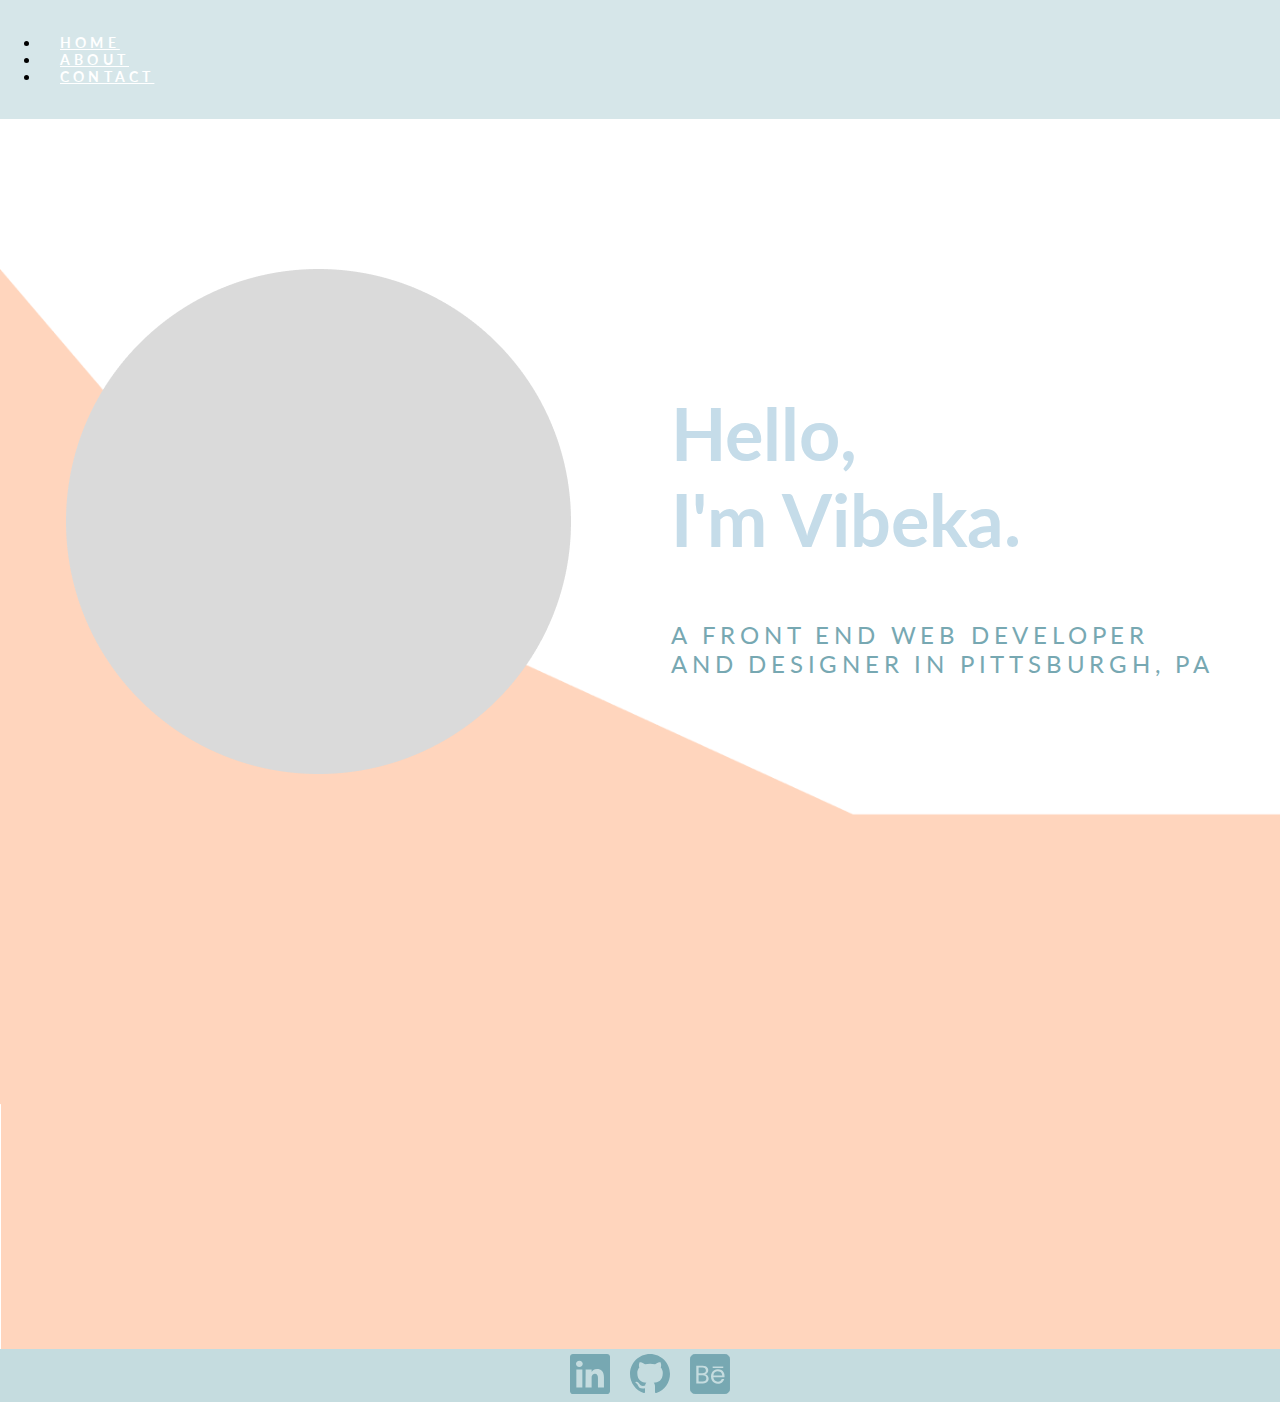
==== index.html @ 07eb7b8d "remove miata photo" ====
<!DOCTYPE html>
<html lang="en">
<head>
    <meta charset="UTF-8">
    <meta name="viewport" content="width=device-width, initial-scale=1.0">
    <!-- Bootstrap CSS-->
    <link href="https://cdn.jsdelivr.net/npm/bootstrap@5.0.0-beta2/dist/css/bootstrap.min.css" rel="stylesheet" integrity="sha384-BmbxuPwQa2lc/FVzBcNJ7UAyJxM6wuqIj61tLrc4wSX0szH/Ev+nYRRuWlolflfl" crossorigin="anonymous">
    <link rel="stylesheet" type="text/css" href="styles.css">
    <title>V. McGyver</title>
</head>
<body>
    <!--Nav-->
    <nav class="navbar navbar-expand-md navbar-dark bg-dark fixed-top">
        <div class="collapse navbar-collapse">
            <ul class="navbar-nav mx-auto">
                <li class="nav-item active">
                    <a class="nav-link" href="index.html">Home</a>
                </li>
                <li class="nav-item">
                    <a class="nav-link" href="about.html">About</a>
                </li>
                <li class="nav-item">
                    <a class="nav-link" href="contact.html">Contact</a>
                </li>
            </ul>
        </div>
    </nav>
    <!--Body-->
    <div class="body">
        <div class="main-content">
            <img src="images/ellipse-1.png" alt="A self portrait of Vee McGyver">
            <div>
                <h1>Hello, <br>I'm Vibeka.</h1>
                <p class="intro">A Front End Web Developer <br>and  Designer in Pittsburgh, PA</p>
            </div>
        </div>
    </div>

    <!--Projects
    <div class="container-fluid projects">
        <div class="row">
            <div class="col">
                <div class="row">
                    <div class="col">
                        <h2>Recent Projects</h2>
                        <p>##Coming Soon##</p>
                    </div>
                </div>
                
                <div class="row">
                    <div class="col-sm">
                        One of three columns
                    </div>
                    <div class="col-sm">
                        One of three columns
                    </div>
                    <div class="col-sm">
                        One of three columns
                    </div>
                </div>
            </div>
        </div>
    </div>
    -->

    <!--Socials-->
    <div class="socials fixed-bottom">
        <a href="http://linkedin.com/in/vzm5"> <svg xmlns="http://www.w3.org/2000/svg" width="40" height="40" fill="#77A8B2" class="bi bi-linkedin" viewBox="0 0 16 16">
            <path d="M0 1.146C0 .513.526 0 1.175 0h13.65C15.474 0 16 .513 16 1.146v13.708c0 .633-.526 1.146-1.175 1.146H1.175C.526 16 0 15.487 0 14.854V1.146zm4.943 12.248V6.169H2.542v7.225h2.401zm-1.2-8.212c.837 0 1.358-.554 1.358-1.248-.015-.709-.52-1.248-1.342-1.248-.822 0-1.359.54-1.359 1.248 0 .694.521 1.248 1.327 1.248h.016zm4.908 8.212V9.359c0-.216.016-.432.08-.586.173-.431.568-.878 1.232-.878.869 0 1.216.662 1.216 1.634v3.865h2.401V9.25c0-2.22-1.184-3.252-2.764-3.252-1.274 0-1.845.7-2.165 1.193v.025h-.016a5.54 5.54 0 0 1 .016-.025V6.169h-2.4c.03.678 0 7.225 0 7.225h2.4z"/>
        </svg></a>
           <a href="http://github.com/vzm5"> <svg xmlns="http://www.w3.org/2000/svg" width="40" height="40" fill="#77A8B2" class="bi bi-github" viewBox="0 0 16 16">
            <path d="M8 0C3.58 0 0 3.58 0 8c0 3.54 2.29 6.53 5.47 7.59.4.07.55-.17.55-.38 0-.19-.01-.82-.01-1.49-2.01.37-2.53-.49-2.69-.94-.09-.23-.48-.94-.82-1.13-.28-.15-.68-.52-.01-.53.63-.01 1.08.58 1.23.82.72 1.21 1.87.87 2.33.66.07-.52.28-.87.51-1.07-1.78-.2-3.64-.89-3.64-3.95 0-.87.31-1.59.82-2.15-.08-.2-.36-1.02.08-2.12 0 0 .67-.21 2.2.82.64-.18 1.32-.27 2-.27.68 0 1.36.09 2 .27 1.53-1.04 2.2-.82 2.2-.82.44 1.1.16 1.92.08 2.12.51.56.82 1.27.82 2.15 0 3.07-1.87 3.75-3.65 3.95.29.25.54.73.54 1.48 0 1.07-.01 1.93-.01 2.2 0 .21.15.46.55.38A8.012 8.012 0 0 0 16 8c0-4.42-3.58-8-8-8z"/>
        </svg></a>
        <a href="https://www.behance.net/vibekamcgyver">
            <img src="images/Behance2.svg" width="40" height="40" alt="Behance logo"> 
        </a>
    </div>
    
     <!--Bootstrap Bundle with Popper -->
     <script src="https://cdn.jsdelivr.net/npm/bootstrap@5.0.0-beta2/dist/js/bootstrap.bundle.min.js" integrity="sha384-b5kHyXgcpbZJO/tY9Ul7kGkf1S0CWuKcCD38l8YkeH8z8QjE0GmW1gYU5S9FOnJ0" crossorigin="anonymous"></script>
    
</body>
</html>
---- styles.css ----
@import url('https://fonts.googleapis.com/css2?family=Lato:wght@400;700&family=Poppins&display=swap');
body{
    margin: 0;
    padding: 0;
    box-sizing: border-box;
    overflow-x: hidden;
    font-family: "Lato", sans-serif;

}

.navbar{
    text-transform: uppercase;
    font-size: 14px;
    font-weight: 700;
    letter-spacing: 0.2em;
    background: rgba(197,220,223,0.7) !important;
    padding: 20px 0;
    letter-spacing: 0.3em;
}

.navbar-dark .navbar-nav .nav-link{
    color: #fff;
    padding-left: 20px;
}

.navbar-dark .navbar-nav .nav-link.active,
.navbar-dark .navbar-nav .nav-link:hover{
    color: #77A8B2;
}
/*Body*/
.body{
    height: 1080px;
    width: auto;
    background: url(images/bg-1.png) no-repeat;
    background-size: cover;
}
.main-content{
    margin-top: 150px;
    display: flex;
    flex-direction: row;
    justify-content: center;
    align-items: center;
    align-content: center;
    gap: 100px;

}

h1{
    color: #C5DCE9;
    font-size: 72px;
    font-family: "Lato", sans-serif;
    padding-bottom: 10px;
}

.intro{
    color: #77A8B2;
    font-size: 24px;
    font-family: "Lato", sans-serif;
    text-transform: uppercase;
    letter-spacing: 0.2em;
    font-weight: 400;

}
p{
    color: #77A8B2;
    font-size: 12px;
    font-family: "Lato", sans-serif;
    letter-spacing: 0.2em;
    font-weight: 400;
}


/*Projects*/
.projects{
    height: 700px;
    background-color: rgba(197,220,223,100%);
    display: flex;
    justify-content: center;
}
h2{
    margin-top: 20px;
    color: #fff;
    font-size: 48px;
    font-family: "Lato", sans-serif;
    text-transform: uppercase;
    letter-spacing: 0.1em;
    font-weight: 700;
}

/*Socials*/
.socials{
    display: flex;
    justify-content: center;
    background-color: rgba(197,220,223,100%);
    padding: 5px;
}

.socials svg{
    margin-left: 20px;
}
.socials img{
    margin-left: 20px;
}

/*CONTACT PAGE*/
.contact{
    background: url(images/inverted-circle.svg);
    -webkit-background-size: cover;
    -moz-background-size: cover;
    -o-background-size: cover;
    background-size: cover;
}
.contact-content{
    display: flex;
    flex-direction: column;
    justify-content: center;
    align-items: center;
    align-content: center;

}
.h2-blue{
    margin-top: 200px;
    color: rgba(197,220,223,100%);
    font-size: 48px;
    font-family: "Lato", sans-serif;
    text-transform: uppercase;
    letter-spacing: 0.1em;
}
.h2-blue-top{
    margin-top: 100px;
    color: rgba(197,220,223,100%);
    font-size: 48px;
    font-family: "Lato", sans-serif;
    text-transform: uppercase;
    letter-spacing: 0.1em;
}

.contact-body{
    padding-right: 200px;
    margin-top: 50px;
    display: flex;
    flex-direction: column;
    justify-content: center;
    align-items: center;
    align-content: center;
}
.contant-body-links{
    margin-left: 100px;
    display: flex;
    flex-direction: column;
    justify-content: flex-start;
    align-content: flex-start;
}

.contact-links{
    font-size: 30px;
    color: #77A8B2;
    text-decoration: none;
    margin-top: 10px;
    
}
.contact-links:hover{
    color: rgba(197,220,223,100%);
    text-decoration: none;
}

/*MEDIA CONTACT PAGE*/
@media only screen and (max-width:1200px){
    .contact{
        background-image: none;
    }
    .contact-content{
        display: flex;
        flex-direction: column;
        justify-content: center;
        align-items: center;
        align-content: center;
    }
    .h2-blue{
        margin-top: 6rem;
        color: rgba(197,220,223,100%);
        font-size: 2em;
        font-family: "Lato", sans-serif;
        text-transform: uppercase;
        letter-spacing: 0.1em;
    }
    .contact-body{
        padding-right: 0px;
        margin-top: 0px;
        display: flex;
        flex-direction: column;
        justify-content: center;
        align-items: center;
        align-content: center;
    }
    .contant-body-links{
        margin-left: 0px;
        display: flex;
        flex-direction: column;
        justify-content: flex-start;
        align-content: flex-start;
        flex-wrap: nowrap;
    }
    .contact-links{
        font-size: 15px;
        
    }
   

}

/*ABOUT ME*/
.about{
    background: url(images/about-bg.svg);
    -webkit-background-size: cover;
    -moz-background-size: cover;
    -o-background-size: cover;
    background-size: cover;
}
.about-bio{
    display: flex;
    flex-direction: column;
}
.about-bio img{
    height: 200px;
    max-width: auto;
}
.about-bio p{
    font-size: 18px;
    max-width: 50%;
}
.about .behance{
    text-decoration: none;
    color: rgba(197,220,223,100%);
}
.about .behance:hover{
    text-decoration: none;
    color: #77A8B2;
}

.about h2{
    margin-top: 0;
    color: rgba(197,220,223,100%);
    font-size: 48px;
    font-family: "Lato", sans-serif;
    text-transform: uppercase;
    letter-spacing: 0.1em;
}
.about-bio h3{
    color: #77A8B2;
}

.about .bio-row-1{
    margin-top: 100px;
    display: flex;
    flex-direction: row;
    justify-content: center;
    align-content: center;
    align-items: center;
    flex-wrap: wrap;
    
}
.about .bio-col-1{
    display: flex;
    flex-direction: column;
    margin: 10px;
}

.about .bio-row-2{
    margin-top: 20px;
    display: flex;
    flex-direction: column;
    justify-content: center;
    align-content: center;
    align-items: center;
}

.about ul {
    columns: 2;
    -webkit-columns: 2;
    -moz-columns: 2;
    font-family: "Lato", sans-serif;
    text-transform: uppercase;
    color: #77A8B2;
  }
  
a.about-btn{
    margin-top: 30px;
    margin-bottom: 30px;
    text-transform: uppercase;
    font-size: 20px;
    font-weight: 700;
    letter-spacing: 0.2em;
    letter-spacing: 0.3em;
    color: #77A8B2;
    padding-bottom: 50px;
}
.about-btn.btn-light:hover{
    color: white;
}

/*ABOUT ME MEDIA ONLY SCREEN*/
@media only screen and (max-width:1200px){
    .about{
        background-image: none;
        background-color:#FFFEFD;
    }
}
/*
/* Medium devices (landscape tablets, 768px and up) 
@media only screen and (max-width: 768px) {
    body{
        background-color: #fff;
        background: url(images/bg-2.png);
    }
    
    .navbar{
        background: rgba(197,220,223,100%) !important;
    }

    .main-content{
        margin-top: 50px;
        display: flex;
        flex-direction: column;
        justify-content: center;
        gap: 100px;
        background-size: cover;
        padding-top: 0px;
        text-align: center;
    
    }
    .ellipse-1{
        display: none;
    }
    h1{
        color: #C5DCE9;
        font-size: 72px;
        font-family: "Lato", sans-serif;
    }
    
    .intro{
        color: #77A8B2;
        font-size: 24px;
        font-family: "Lato", sans-serif;
        text-transform: uppercase;
        letter-spacing: 0.1em;
        font-weight: 700;
    
    }
    /*Footer
    .footer{
       display: none;
    }
  */
}
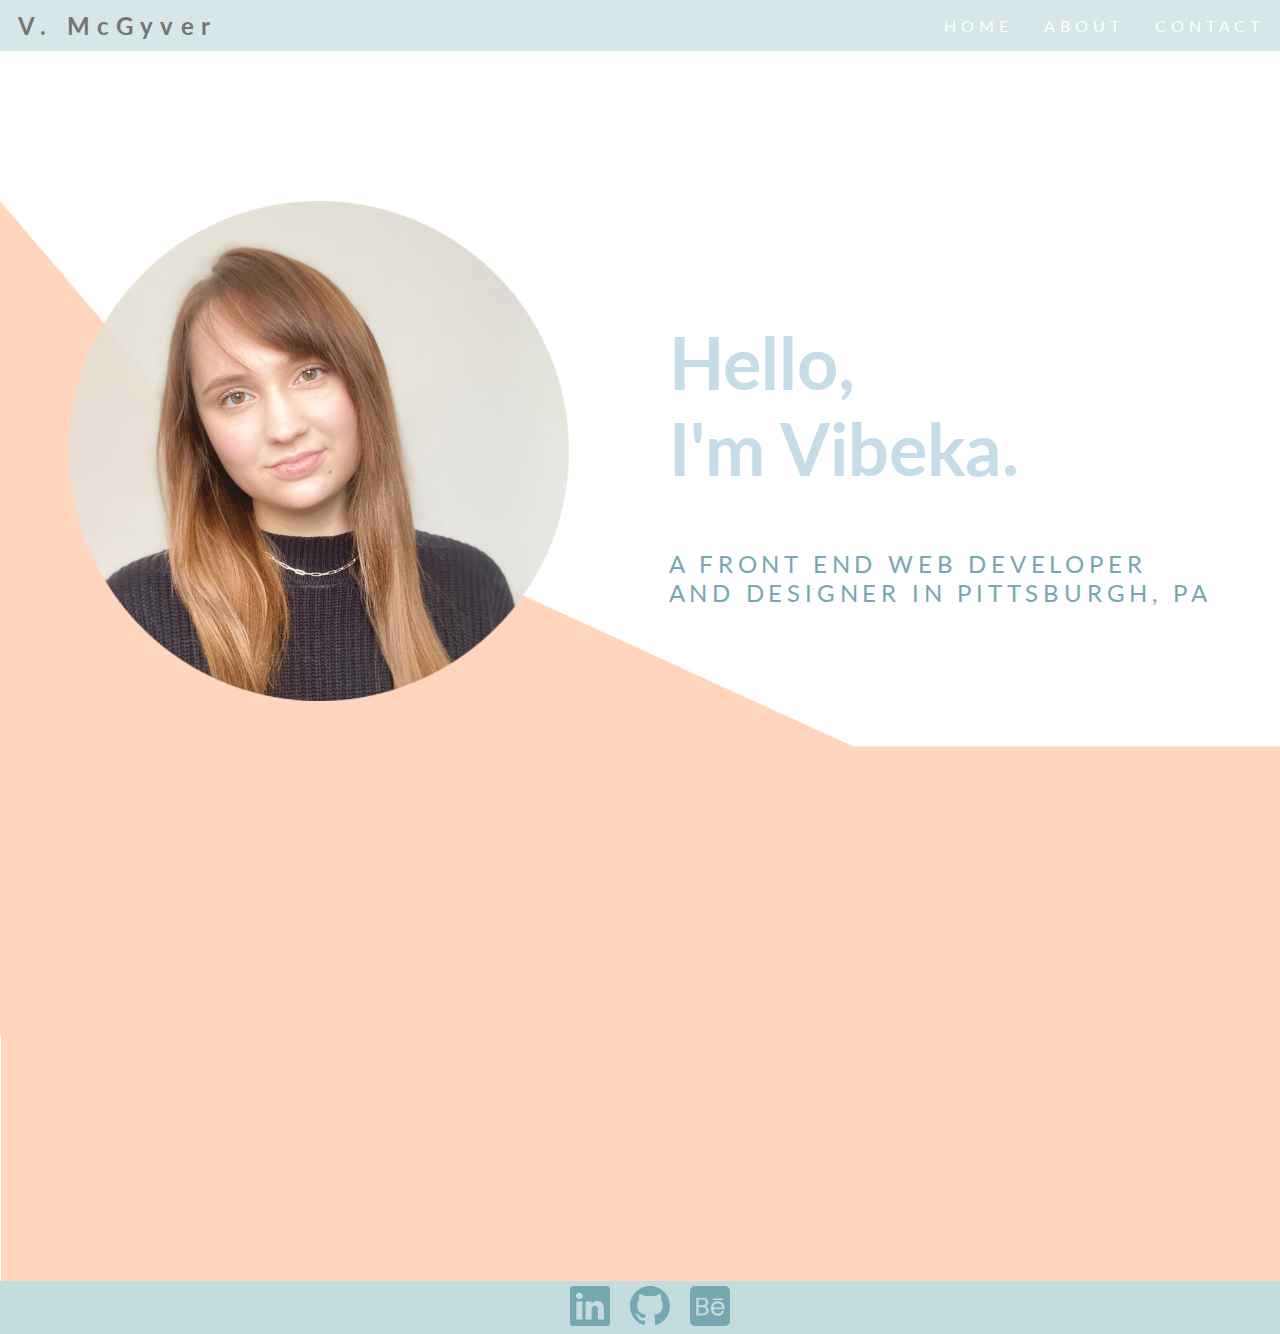
==== commit 9407cd55: "added profile pic" ====
--- a/index.html
+++ b/index.html
@@ -6,29 +6,30 @@
     <!-- Bootstrap CSS-->
     <link href="https://cdn.jsdelivr.net/npm/bootstrap@5.0.0-beta2/dist/css/bootstrap.min.css" rel="stylesheet" integrity="sha384-BmbxuPwQa2lc/FVzBcNJ7UAyJxM6wuqIj61tLrc4wSX0szH/Ev+nYRRuWlolflfl" crossorigin="anonymous">
     <link rel="stylesheet" type="text/css" href="styles.css">
+    <script type="text/javascript" src="script.js" defer></script> 
     <title>V. McGyver</title>
 </head>
 <body>
     <!--Nav-->
-    <nav class="navbar navbar-expand-md navbar-dark bg-dark fixed-top">
-        <div class="collapse navbar-collapse">
-            <ul class="navbar-nav mx-auto">
-                <li class="nav-item active">
-                    <a class="nav-link" href="index.html">Home</a>
-                </li>
-                <li class="nav-item">
-                    <a class="nav-link" href="about.html">About</a>
-                </li>
-                <li class="nav-item">
-                    <a class="nav-link" href="contact.html">Contact</a>
-                </li>
+    <nav class="navbar">
+        <div class="brand-title"><a href="index.html">V. McGyver</a></div>
+        <a href="#" class="toggle-button" id="toggle-button">
+            <span class="bar"></span>
+            <span class="bar"></span>
+            <span class="bar"></span>
+        </a>
+        <div class="navbar-links">
+            <ul>
+                <li><a href="index.html">Home</a></li>
+                <li><a href="about.html">About</a></li>
+                <li><a href="contact.html">Contact</a></li>
             </ul>
         </div>
-    </nav>
+    </nav>    
     <!--Body-->
     <div class="body">
         <div class="main-content">
-            <img src="images/ellipse-1.png" alt="A self portrait of Vee McGyver">
+            <img class="profile" src="images/Profile.png" alt="A self portrait of Vee McGyver">
             <div>
                 <h1>Hello, <br>I'm Vibeka.</h1>
                 <p class="intro">A Front End Web Developer <br>and  Designer in Pittsburgh, PA</p>
--- a/styles.css
+++ b/styles.css
@@ -1,355 +1,380 @@
 @import url('https://fonts.googleapis.com/css2?family=Lato:wght@400;700&family=Poppins&display=swap');
-body{
-    margin: 0;
-    padding: 0;
-    box-sizing: border-box;
-    overflow-x: hidden;
-    font-family: "Lato", sans-serif;
-
-}
-
-.navbar{
-    text-transform: uppercase;
-    font-size: 14px;
-    font-weight: 700;
-    letter-spacing: 0.2em;
-    background: rgba(197,220,223,0.7) !important;
-    padding: 20px 0;
-    letter-spacing: 0.3em;
-}
-
-.navbar-dark .navbar-nav .nav-link{
-    color: #fff;
-    padding-left: 20px;
-}
-
-.navbar-dark .navbar-nav .nav-link.active,
-.navbar-dark .navbar-nav .nav-link:hover{
-    color: #77A8B2;
-}
-/*Body*/
-.body{
-    height: 1080px;
-    width: auto;
-    background: url(images/bg-1.png) no-repeat;
-    background-size: cover;
-}
-.main-content{
-    margin-top: 150px;
-    display: flex;
-    flex-direction: row;
-    justify-content: center;
-    align-items: center;
-    align-content: center;
-    gap: 100px;
-
-}
-
-h1{
-    color: #C5DCE9;
-    font-size: 72px;
-    font-family: "Lato", sans-serif;
-    padding-bottom: 10px;
-}
-
-.intro{
-    color: #77A8B2;
-    font-size: 24px;
-    font-family: "Lato", sans-serif;
-    text-transform: uppercase;
-    letter-spacing: 0.2em;
-    font-weight: 400;
-
-}
-p{
-    color: #77A8B2;
-    font-size: 12px;
-    font-family: "Lato", sans-serif;
-    letter-spacing: 0.2em;
-    font-weight: 400;
-}
-
-
-/*Projects*/
-.projects{
-    height: 700px;
-    background-color: rgba(197,220,223,100%);
-    display: flex;
-    justify-content: center;
-}
-h2{
-    margin-top: 20px;
-    color: #fff;
-    font-size: 48px;
-    font-family: "Lato", sans-serif;
-    text-transform: uppercase;
-    letter-spacing: 0.1em;
-    font-weight: 700;
-}
-
-/*Socials*/
-.socials{
-    display: flex;
-    justify-content: center;
-    background-color: rgba(197,220,223,100%);
-    padding: 5px;
-}
-
-.socials svg{
-    margin-left: 20px;
-}
-.socials img{
-    margin-left: 20px;
-}
-
-/*CONTACT PAGE*/
-.contact{
-    background: url(images/inverted-circle.svg);
-    -webkit-background-size: cover;
-    -moz-background-size: cover;
-    -o-background-size: cover;
-    background-size: cover;
-}
-.contact-content{
-    display: flex;
-    flex-direction: column;
-    justify-content: center;
-    align-items: center;
-    align-content: center;
-
-}
-.h2-blue{
-    margin-top: 200px;
-    color: rgba(197,220,223,100%);
-    font-size: 48px;
-    font-family: "Lato", sans-serif;
-    text-transform: uppercase;
-    letter-spacing: 0.1em;
-}
-.h2-blue-top{
-    margin-top: 100px;
-    color: rgba(197,220,223,100%);
-    font-size: 48px;
-    font-family: "Lato", sans-serif;
-    text-transform: uppercase;
-    letter-spacing: 0.1em;
-}
-
-.contact-body{
-    padding-right: 200px;
-    margin-top: 50px;
-    display: flex;
-    flex-direction: column;
-    justify-content: center;
-    align-items: center;
-    align-content: center;
-}
-.contant-body-links{
-    margin-left: 100px;
-    display: flex;
-    flex-direction: column;
-    justify-content: flex-start;
-    align-content: flex-start;
-}
-
-.contact-links{
-    font-size: 30px;
-    color: #77A8B2;
-    text-decoration: none;
-    margin-top: 10px;
-    
-}
-.contact-links:hover{
-    color: rgba(197,220,223,100%);
-    text-decoration: none;
-}
-
-/*MEDIA CONTACT PAGE*/
-@media only screen and (max-width:1200px){
-    .contact{
-        background-image: none;
-    }
-    .contact-content{
-        display: flex;
-        flex-direction: column;
-        justify-content: center;
-        align-items: center;
-        align-content: center;
-    }
-    .h2-blue{
-        margin-top: 6rem;
-        color: rgba(197,220,223,100%);
-        font-size: 2em;
-        font-family: "Lato", sans-serif;
-        text-transform: uppercase;
-        letter-spacing: 0.1em;
-    }
-    .contact-body{
-        padding-right: 0px;
-        margin-top: 0px;
-        display: flex;
-        flex-direction: column;
-        justify-content: center;
-        align-items: center;
-        align-content: center;
-    }
-    .contant-body-links{
-        margin-left: 0px;
-        display: flex;
-        flex-direction: column;
-        justify-content: flex-start;
-        align-content: flex-start;
-        flex-wrap: nowrap;
-    }
-    .contact-links{
-        font-size: 15px;
-        
-    }
-   
-
-}
-
-/*ABOUT ME*/
-.about{
-    background: url(images/about-bg.svg);
-    -webkit-background-size: cover;
-    -moz-background-size: cover;
-    -o-background-size: cover;
-    background-size: cover;
-}
-.about-bio{
-    display: flex;
-    flex-direction: column;
-}
-.about-bio img{
-    height: 200px;
-    max-width: auto;
-}
-.about-bio p{
-    font-size: 18px;
-    max-width: 50%;
-}
-.about .behance{
-    text-decoration: none;
-    color: rgba(197,220,223,100%);
-}
-.about .behance:hover{
-    text-decoration: none;
-    color: #77A8B2;
-}
-
-.about h2{
-    margin-top: 0;
-    color: rgba(197,220,223,100%);
-    font-size: 48px;
-    font-family: "Lato", sans-serif;
-    text-transform: uppercase;
-    letter-spacing: 0.1em;
-}
-.about-bio h3{
-    color: #77A8B2;
-}
-
-.about .bio-row-1{
-    margin-top: 100px;
-    display: flex;
-    flex-direction: row;
-    justify-content: center;
-    align-content: center;
-    align-items: center;
-    flex-wrap: wrap;
-    
-}
-.about .bio-col-1{
-    display: flex;
-    flex-direction: column;
-    margin: 10px;
-}
-
-.about .bio-row-2{
-    margin-top: 20px;
-    display: flex;
-    flex-direction: column;
-    justify-content: center;
-    align-content: center;
-    align-items: center;
-}
-
-.about ul {
-    columns: 2;
-    -webkit-columns: 2;
-    -moz-columns: 2;
-    font-family: "Lato", sans-serif;
-    text-transform: uppercase;
-    color: #77A8B2;
-  }
-  
-a.about-btn{
-    margin-top: 30px;
-    margin-bottom: 30px;
-    text-transform: uppercase;
-    font-size: 20px;
-    font-weight: 700;
-    letter-spacing: 0.2em;
-    letter-spacing: 0.3em;
-    color: #77A8B2;
-    padding-bottom: 50px;
-}
-.about-btn.btn-light:hover{
-    color: white;
-}
-
-/*ABOUT ME MEDIA ONLY SCREEN*/
-@media only screen and (max-width:1200px){
-    .about{
-        background-image: none;
-        background-color:#FFFEFD;
-    }
-}
-/*
-/* Medium devices (landscape tablets, 768px and up) 
-@media only screen and (max-width: 768px) {
+
+/*STANDARD DESKTOPS*/
     body{
-        background-color: #fff;
-        background: url(images/bg-2.png);
-    }
-    
+        margin: 0;
+        padding: 0;
+        box-sizing: border-box;
+        overflow-x: hidden;
+        font-family: "Lato", sans-serif;
+    }
     .navbar{
-        background: rgba(197,220,223,100%) !important;
-    }
-
+        display: flex;
+        justify-content: space-between;
+        align-items: center;
+        background: rgba(197,220,223,0.7) !important;
+        letter-spacing: 0.3em;
+    }
+    
+    .brand-title{
+        font-size: 1.5rem;
+        font-weight: 700;
+        letter-spacing: 0.2em;
+        letter-spacing: 0.3em;
+        margin: .5rem;
+        padding-left: 10px;
+    }
+    .brand-title a{
+        text-decoration: none;
+        color: #757575;
+    }
+    .navbar-links ul{
+        margin: 0;
+        padding: 0;
+        display: flex;
+    }
+    
+    .navbar-links li{
+        list-style: none;
+    }
+    
+    .navbar-links li a{
+        text-decoration: none;
+        color: white;
+        text-transform: uppercase;
+        padding: 1rem;
+        display: block;
+    }
+    .navbar-links li a:hover{
+        text-decoration: none;
+        color: #77A8B2;
+        text-transform: uppercase;
+        display: block;
+    }
+    .toggle-button{
+        position: absolute;
+        top: 1.5rem;
+        right: 1rem;
+        display: none;
+        flex-direction: column;
+        justify-content: space-between;
+        width: 30px;
+        height: 21px;
+    }
+    .toggle-button .bar{
+        height: 3px;
+        width: 100%;
+        background-color: white;
+        border-radius: 10px;
+    }
+    /*Body*/
+    .body{
+        height: 1080px;
+        width: auto;
+        background: url(images/bg-1.png) no-repeat;
+        background-size: cover;
+    }
     .main-content{
-        margin-top: 50px;
-        display: flex;
-        flex-direction: column;
-        justify-content: center;
+        margin-top: 150px;
+        display: flex;
+        flex-direction: row;
+        justify-content: center;
+        align-items: center;
+        align-content: center;
         gap: 100px;
-        background-size: cover;
-        padding-top: 0px;
-        text-align: center;
-    
-    }
-    .ellipse-1{
-        display: none;
+
+    }
+    img.profile{
+        height: 500px;
     }
     h1{
         color: #C5DCE9;
         font-size: 72px;
         font-family: "Lato", sans-serif;
-    }
-    
+        padding-bottom: 10px;
+    }
+
     .intro{
         color: #77A8B2;
         font-size: 24px;
+        font-family: "Lato", sans-serif;
+        text-transform: uppercase;
+        letter-spacing: 0.2em;
+        font-weight: 400;
+
+    }
+    p{
+        color: #77A8B2;
+        font-size: 12px;
+        font-family: "Lato", sans-serif;
+        letter-spacing: 0.2em;
+        font-weight: 400;
+    }
+
+
+    /*Projects*/
+    .projects{
+        height: 700px;
+        background-color: rgba(197,220,223,100%);
+        display: flex;
+        justify-content: center;
+    }
+    h2{
+        margin-top: 20px;
+        color: #fff;
+        font-size: 48px;
         font-family: "Lato", sans-serif;
         text-transform: uppercase;
         letter-spacing: 0.1em;
         font-weight: 700;
-    
-    }
-    /*Footer
-    .footer{
-       display: none;
-    }
-  */
+    }
+
+    /*Socials*/
+    .socials{
+        display: flex;
+        justify-content: center;
+        background-color: rgba(197,220,223,100%);
+        padding: 5px;
+    }
+
+    .socials svg{
+        margin-left: 20px;
+    }
+    .socials img{
+        margin-left: 20px;
+    }
+
+    /*CONTACT PAGE*/
+    .contact{
+        background: url(images/inverted-circle.svg);
+        -webkit-background-size: cover;
+        -moz-background-size: cover;
+        -o-background-size: cover;
+        background-size: cover;
+    }
+    .contact-content{
+        display: flex;
+        flex-direction: column;
+        justify-content: center;
+        align-items: center;
+        align-content: center;
+
+    }
+    .h2-blue{
+        margin-top: 200px;
+        color: rgba(197,220,223,100%);
+        font-size: 48px;
+        font-family: "Lato", sans-serif;
+        text-transform: uppercase;
+        letter-spacing: 0.1em;
+    }
+    .h2-blue-top{
+        margin-top: 100px;
+        color: rgba(197,220,223,100%);
+        font-size: 48px;
+        font-family: "Lato", sans-serif;
+        text-transform: uppercase;
+        letter-spacing: 0.1em;
+    }
+
+    .contact-body{
+        padding-right: 200px;
+        margin-top: 50px;
+        display: flex;
+        flex-direction: column;
+        justify-content: center;
+        align-items: center;
+        align-content: center;
+    }
+    .contant-body-links{
+        margin-left: 100px;
+        display: flex;
+        flex-direction: column;
+        justify-content: flex-start;
+        align-content: flex-start;
+    }
+
+    .contact-links{
+        font-size: 30px;
+        color: #77A8B2;
+        text-decoration: none;
+        margin-top: 10px;
+        
+    }
+    .contact-links:hover{
+        color: rgba(197,220,223,100%);
+        text-decoration: none;
+    }
+
+    /*MEDIA CONTACT PAGE
+    @media only screen and (max-width:1200px){
+        .contact{
+            background-image: none;
+        }
+        .contact-content{
+            display: flex;
+            flex-direction: column;
+            justify-content: center;
+            align-items: center;
+            align-content: center;
+        }
+        .h2-blue{
+            margin-top: 6rem;
+            color: rgba(197,220,223,100%);
+            font-size: 2em;
+            font-family: "Lato", sans-serif;
+            text-transform: uppercase;
+            letter-spacing: 0.1em;
+        }
+        .contact-body{
+            padding-right: 0px;
+            margin-top: 0px;
+            display: flex;
+            flex-direction: column;
+            justify-content: center;
+            align-items: center;
+            align-content: center;
+        }
+        .contant-body-links{
+            margin-left: 0px;
+            display: flex;
+            flex-direction: column;
+            justify-content: flex-start;
+            align-content: flex-start;
+            flex-wrap: nowrap;
+        }
+        .contact-links{
+            font-size: 15px;
+            
+        }
+    
+
+    }
+    */
+    /*ABOUT ME*/
+    .about{
+        background: url(images/about-bg.svg);
+        -webkit-background-size: cover;
+        -moz-background-size: cover;
+        -o-background-size: cover;
+        background-size: cover;
+    }
+    .about-bio{
+        display: flex;
+        flex-direction: column;
+    }
+    .about-bio img{
+        height: 200px;
+        max-width: auto;
+    }
+    .about-bio p{
+        font-size: 18px;
+        max-width: 50%;
+    }
+    .about .behance{
+        text-decoration: none;
+        color: rgba(197,220,223,100%);
+    }
+    .about .behance:hover{
+        text-decoration: none;
+        color: #77A8B2;
+    }
+
+    .about h2{
+        margin-top: 0;
+        color: rgba(197,220,223,100%);
+        font-size: 48px;
+        font-family: "Lato", sans-serif;
+        text-transform: uppercase;
+        letter-spacing: 0.1em;
+    }
+    .about-bio h3{
+        color: #77A8B2;
+    }
+
+    .about .bio-row-1{
+        margin-top: 100px;
+        display: flex;
+        flex-direction: row;
+        justify-content: center;
+        align-content: center;
+        align-items: center;
+        flex-wrap: wrap;
+        
+    }
+    .about .bio-col-1{
+        display: flex;
+        flex-direction: column;
+        margin: 10px;
+    }
+
+    .about .bio-row-2{
+        margin-top: 20px;
+        display: flex;
+        flex-direction: column;
+        justify-content: center;
+        align-content: center;
+        align-items: center;
+    }
+
+    .about ul {
+        columns: 2;
+        -webkit-columns: 2;
+        -moz-columns: 2;
+        font-family: "Lato", sans-serif;
+        text-transform: uppercase;
+        color: #77A8B2;
+    }
+    
+    a.about-btn{
+        margin-top: 30px;
+        margin-bottom: 30px;
+        text-transform: uppercase;
+        font-size: 20px;
+        font-weight: 700;
+        letter-spacing: 0.2em;
+        letter-spacing: 0.3em;
+        color: #77A8B2;
+        padding-bottom: 50px;
+    }
+    .about-btn.btn-light:hover{
+        color: white;
+    }
+
+@media only screen and (max-width:1060px){
+    .navbar{
+        flex-direction: column;
+        align-items: flex-start;
+        width: 100%;
+    }
+    .toggle-button{
+        display: flex;
+    }
+
+    .navbar-links{  
+        display:none;
+        width: 100%;
+    }
+ 
+    .navbar-links ul{ 
+        width: 100%; 
+        flex-direction: column;
+    }
+    .navbar-links ul li{
+        text-align: center;
+    }
+
+    .navbar-links ul li a{
+        padding: .5rem 1rem;
+    }
+
+    .navbar-links.active{
+        display: flex;
+    }
+    /*HOME*/
+    .body{
+        height: auto;
+        background: white;
+    }
+ 
 }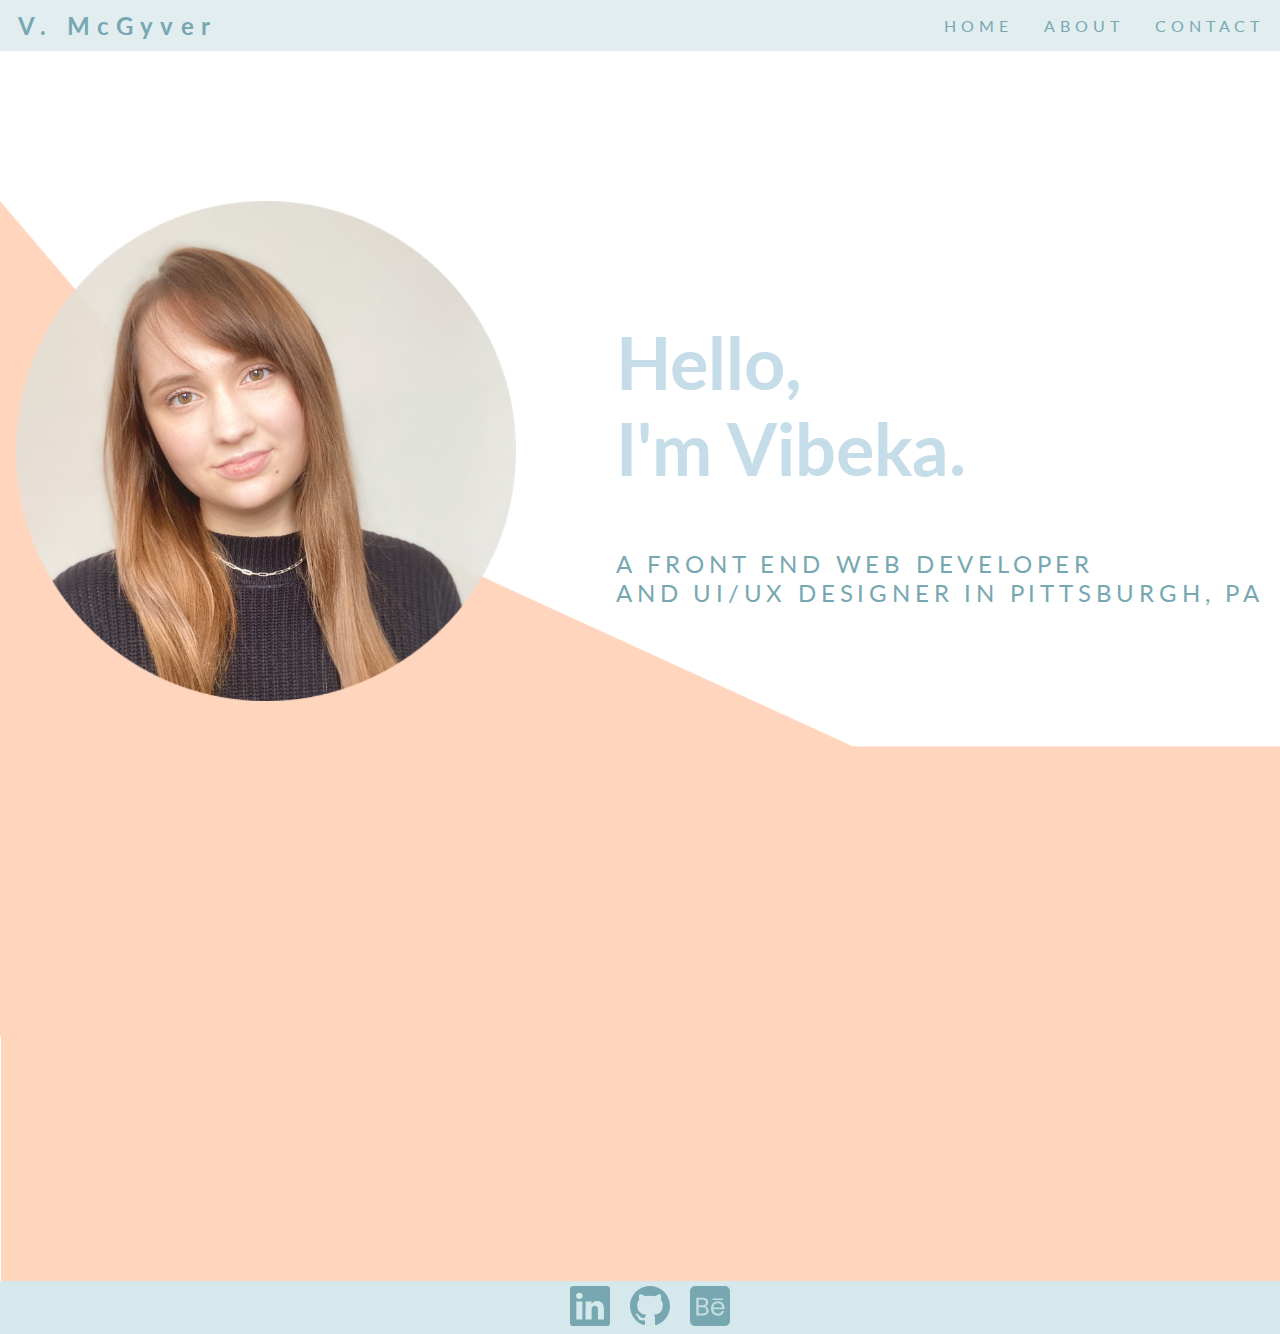
==== commit 7559052a: "Responsive mobile home page" ====
--- a/index.html
+++ b/index.html
@@ -29,40 +29,17 @@
     <!--Body-->
     <div class="body">
         <div class="main-content">
+            <div class="mobile-name"><h1>Hello, I'm Vibeka.</h1></div>
             <img class="profile" src="images/Profile.png" alt="A self portrait of Vee McGyver">
             <div>
-                <h1>Hello, <br>I'm Vibeka.</h1>
-                <p class="intro">A Front End Web Developer <br>and  Designer in Pittsburgh, PA</p>
+                <div class="desktop-name"><h1>Hello, <br>I'm Vibeka.</h1></div>
+                <p class="intro">A Front End Web Developer <br>and UI/UX Designer in Pittsburgh, PA</p>
+                <a class="intro-more" href="#">Learn More</a>
+                <div></div>
             </div>
         </div>
     </div>
 
-    <!--Projects
-    <div class="container-fluid projects">
-        <div class="row">
-            <div class="col">
-                <div class="row">
-                    <div class="col">
-                        <h2>Recent Projects</h2>
-                        <p>##Coming Soon##</p>
-                    </div>
-                </div>
-                
-                <div class="row">
-                    <div class="col-sm">
-                        One of three columns
-                    </div>
-                    <div class="col-sm">
-                        One of three columns
-                    </div>
-                    <div class="col-sm">
-                        One of three columns
-                    </div>
-                </div>
-            </div>
-        </div>
-    </div>
-    -->
 
     <!--Socials-->
     <div class="socials fixed-bottom">
--- a/styles.css
+++ b/styles.css
@@ -1,7 +1,7 @@
 @import url('https://fonts.googleapis.com/css2?family=Lato:wght@400;700&family=Poppins&display=swap');
 
 /*STANDARD DESKTOPS*/
-    body{
+    body, html{
         margin: 0;
         padding: 0;
         box-sizing: border-box;
@@ -12,7 +12,7 @@
         display: flex;
         justify-content: space-between;
         align-items: center;
-        background: rgba(197,220,223,0.7) !important;
+        background: rgba(197,220,223,0.5) !important;
         letter-spacing: 0.3em;
     }
     
@@ -26,7 +26,7 @@
     }
     .brand-title a{
         text-decoration: none;
-        color: #757575;
+        color: #77A8B2;
     }
     .navbar-links ul{
         margin: 0;
@@ -40,14 +40,14 @@
     
     .navbar-links li a{
         text-decoration: none;
-        color: white;
+        color: #77A8B2;
         text-transform: uppercase;
         padding: 1rem;
         display: block;
     }
     .navbar-links li a:hover{
         text-decoration: none;
-        color: #77A8B2;
+        color: #ffffff;
         text-transform: uppercase;
         display: block;
     }
@@ -64,7 +64,7 @@
     .toggle-button .bar{
         height: 3px;
         width: 100%;
-        background-color: white;
+        background-color: #77A8B2;
         border-radius: 10px;
     }
     /*Body*/
@@ -84,6 +84,9 @@
         gap: 100px;
 
     }
+    .mobile-name{
+        display: none;
+    }
     img.profile{
         height: 500px;
     }
@@ -110,7 +113,9 @@
         letter-spacing: 0.2em;
         font-weight: 400;
     }
-
+    a.intro-more{
+        display: none;
+    }
 
     /*Projects*/
     .projects{
@@ -133,7 +138,7 @@
     .socials{
         display: flex;
         justify-content: center;
-        background-color: rgba(197,220,223,100%);
+        background-color: rgb(213, 232, 235);
         padding: 5px;
     }
 
@@ -341,14 +346,16 @@
         color: white;
     }
 
+    /**iPad**/
 @media only screen and (max-width:1060px){
     .navbar{
         flex-direction: column;
         align-items: flex-start;
-        width: 100%;
+        max-width: 100%;
     }
     .toggle-button{
         display: flex;
+        color: #77A8B2;
     }
 
     .navbar-links{  
@@ -372,9 +379,190 @@
         display: flex;
     }
     /*HOME*/
+    html, body{
+        margin: 0;
+        padding: 0;
+        width: 100%;
+        height: auto;
+        background: url(images/bg-1-mobile.png) no-repeat;
+        background-size: cover;
+    }
     .body{
-        height: auto;
-        background: white;
+        margin: 0;
+        padding: 0;
+        
+        width: 100%;
+        
+    }
+    .main-content{
+        margin-top: 0px;
+        display: flex;
+        flex-direction: column;
+        justify-content: center;
+        align-items: center;
+        align-content: center;
+        gap: 0px;
+    }
+
+    .mobile-name{
+        display: block;
+    }
+
+    .desktop-name{
+        display: none;
+    }
+
+    img.profile{
+        height: 400px;
+    }
+
+    h1{
+        color: #C5DCE9;
+        font-size: 4em;
+        font-family: "Lato", sans-serif;
+        padding: 10px 20px;
+    }
+
+    p.intro{
+        color: #77A8B2;
+        font-size: 2em;
+        font-family: "Lato", sans-serif;
+        text-transform: uppercase;
+        letter-spacing: 0.01em;
+        font-weight: 400;
+        text-align: center;
+        padding: 20px 20px;
+
+    }
+    a.intro-more{
+        color: #77A8B2;
+        font-size: 1.5em;
+        font-family: "Lato", sans-serif;
+        text-transform: uppercase;
+        letter-spacing: 0.1em;
+        font-weight: 400;
+        text-align: center;
+        display: block;
+    }
+}
+
+/*PHONE*/
+@media only screen and (max-width:680px){
+    .navbar{
+        flex-direction: column;
+        align-items: flex-start;
+        max-width: 100%;
+    }
+    .toggle-button{
+        display: flex;
+        color: #77A8B2;
+    }
+
+    .navbar-links{  
+        display:none;
+        width: 100%;
+    }
+ 
+    .navbar-links ul{ 
+        width: 100%; 
+        flex-direction: column;
+    }
+    .navbar-links ul li{
+        text-align: center;
+    }
+
+    .navbar-links ul li a{
+        padding: .5rem 1rem;
+    }
+
+    .navbar-links.active{
+        display: flex;
+    }
+    /*HOME*/
+    html, body{
+        margin: 0;
+        padding: 0;
+        width: 100%;
+        background: none;
+        background-size: cover;
+    }
+    .body{
+        margin: 0;
+        padding: 0;
+        width: 100%;
+        max-height: 800px;
+        background: url(images/bg-1-mobile.png) no-repeat;
+        background-size: cover;
+    }
+    .main-content{
+        margin-top: 0px;
+        display: flex;
+        flex-direction: column;
+        justify-content: center;
+        align-items: center;
+        align-content: center;
+        gap: 0px;
+    }
+
+    .mobile-name{
+        display: block;
+    }
+
+    .desktop-name{
+        display: none;
+    }
+
+    img.profile{
+        height: 250px;
+    }
+
+    h1{
+        color: #C5DCE9;
+        font-size: 2.5em;
+        font-family: "Lato", sans-serif;
+        padding: 10px 20px;
+    }
+
+    p.intro{
+        color: #77A8B2;
+        font-size: 1.2em;
+        font-family: "Lato", sans-serif;
+        text-transform: uppercase;
+        letter-spacing: 0.1em;
+        font-weight: 400;
+        text-align: center;
+        padding: 20px 20px;
+
+    }
+    a.intro-more{
+        color: #77A8B2;
+        font-size: 1em;
+        font-family: "Lato", sans-serif;
+        text-transform: uppercase;
+        letter-spacing: 0.1em;
+        font-weight: 400;
+        text-align: center;
+        display: block;
+    }
+    /*Socials*/
+    .socials{
+        display: flex;
+        justify-content: center;
+        background-color: rgb(213, 232, 235);
+        padding: 5px;
+    }
+
+    .socials svg{
+        height: 30px;
+        width: 30px;
+        margin-left: 20px;
+        
+    }
+    .socials img{
+        height: 30px;
+        width: 30px;
+        margin-left: 20px;
+        
     }
  
 }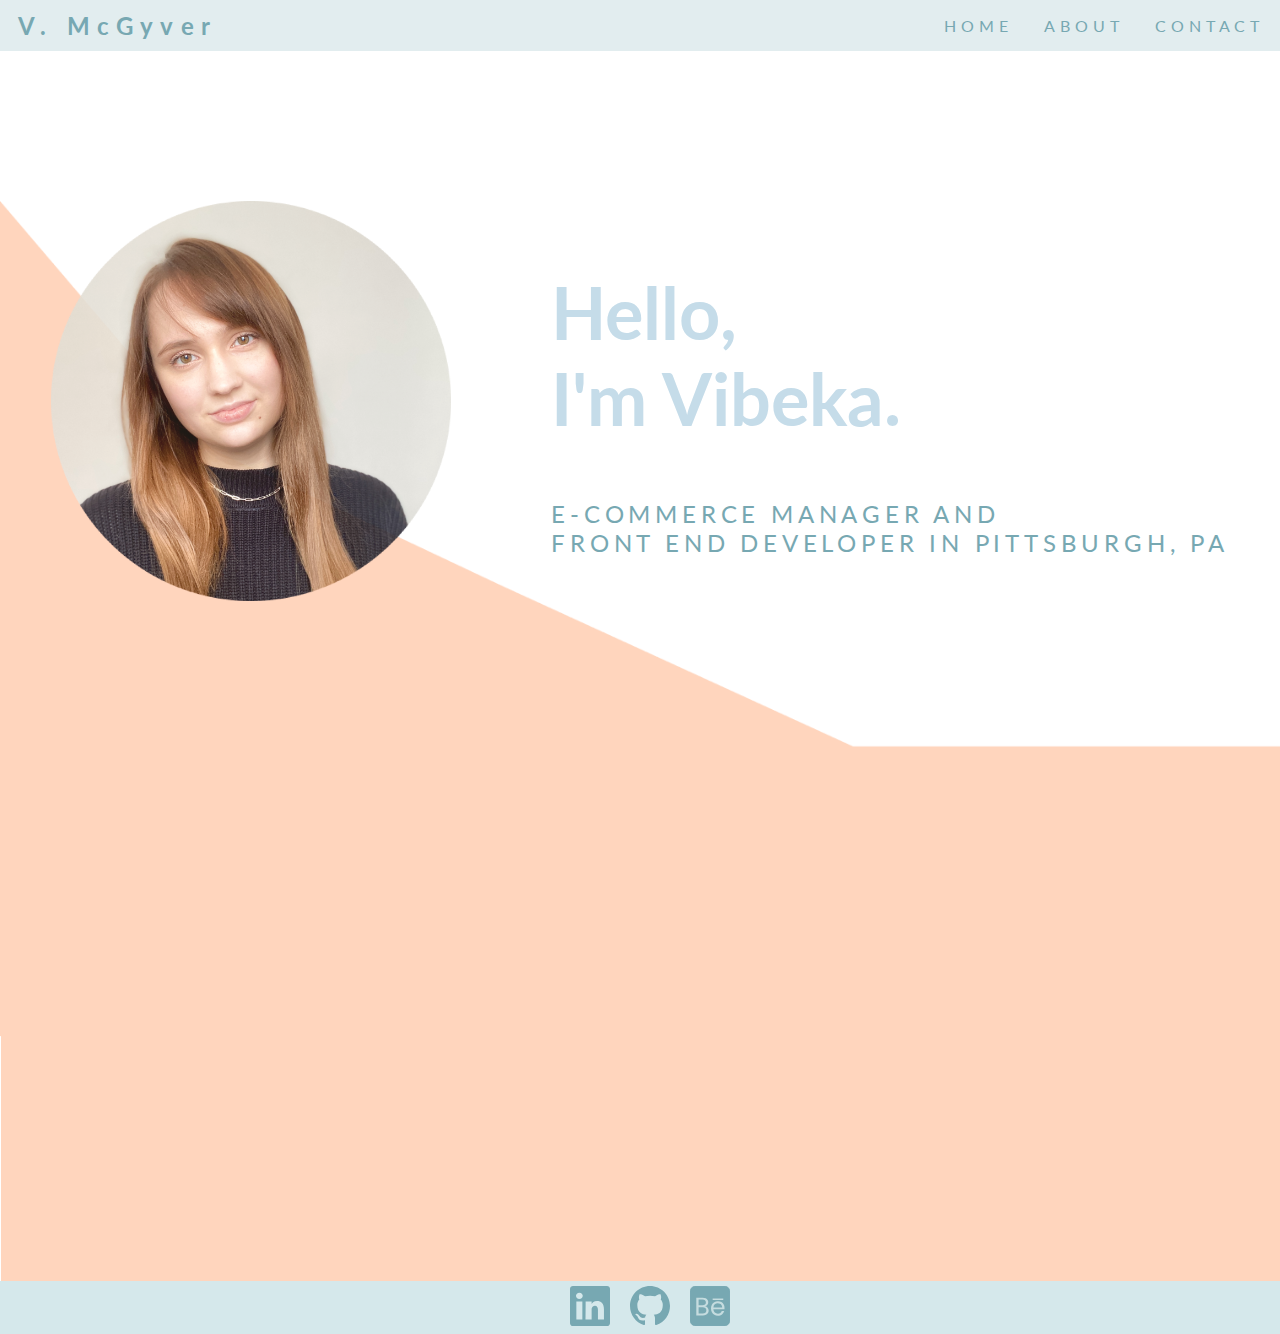
==== commit 54272d6b: "change image size and title" ====
--- a/index.html
+++ b/index.html
@@ -33,8 +33,8 @@
             <img class="profile" src="images/Profile.png" alt="A self portrait of Vee McGyver">
             <div>
                 <div class="desktop-name"><h1>Hello, <br>I'm Vibeka.</h1></div>
-                <p class="intro">A Front End Web Developer <br>and UI/UX Designer in Pittsburgh, PA</p>
-                <a class="intro-more" href="#">Learn More</a>
+                <p class="intro">E-Commerce Manager and <br>Front End Developer in Pittsburgh, PA</p>
+                <a class="intro-more" href="about.html">Learn More</a>
                 <div></div>
             </div>
         </div>
--- a/styles.css
+++ b/styles.css
@@ -88,7 +88,7 @@
         display: none;
     }
     img.profile{
-        height: 500px;
+        height: 400px;
     }
     h1{
         color: #C5DCE9;
@@ -151,11 +151,15 @@
 
     /*CONTACT PAGE*/
     .contact{
-        background: url(images/inverted-circle.svg);
+        margin: 0;
+        padding: 0;
+        height: 100%;
+        width: 100%;
+        background: url(images/inverted-circle.svg) no-repeat center center fixed;
         -webkit-background-size: cover;
         -moz-background-size: cover;
         -o-background-size: cover;
-        background-size: cover;
+        overflow: hidden;
     }
     .contact-content{
         display: flex;
@@ -210,7 +214,19 @@
         color: rgba(197,220,223,100%);
         text-decoration: none;
     }
-
+    .resume{
+        display: flex;
+        flex-direction: column;
+        margin-top: 5%;
+    }
+
+    .resume a.about-btn{
+        text-align: center;
+        margin: 0;
+        font-size: 1.5em;
+        letter-spacing: 0.2em;
+        
+    }
     /*MEDIA CONTACT PAGE
     @media only screen and (max-width:1200px){
         .contact{
@@ -258,6 +274,10 @@
     */
     /*ABOUT ME*/
     .about{
+        margin: 0px;
+        padding: 0px;
+        height: 100%;
+        width: 100%;
         background: url(images/about-bg.svg);
         -webkit-background-size: cover;
         -moz-background-size: cover;
@@ -267,6 +287,7 @@
     .about-bio{
         display: flex;
         flex-direction: column;
+        height: 100%;
     }
     .about-bio img{
         height: 200px;
@@ -298,7 +319,7 @@
     }
 
     .about .bio-row-1{
-        margin-top: 100px;
+        margin-top: 2%;
         display: flex;
         flex-direction: row;
         justify-content: center;
@@ -321,7 +342,9 @@
         align-content: center;
         align-items: center;
     }
-
+    .about p{
+        letter-spacing: 0.05em;
+    }
     .about ul {
         columns: 2;
         -webkit-columns: 2;
@@ -346,8 +369,8 @@
         color: white;
     }
 
-    /**iPad**/
-@media only screen and (max-width:1060px){
+/**iPad**/
+@media only screen and (min-width: 768px) and (max-width: 1023px){
     .navbar{
         flex-direction: column;
         align-items: flex-start;
@@ -444,10 +467,100 @@
         text-align: center;
         display: block;
     }
+    /*CONTACT*/
+    .contact{
+        background: none;
+        -webkit-background-size: cover;
+        -moz-background-size: cover;
+        -o-background-size: cover;
+        background-size: cover;
+    }
+    .contact-content{
+        display: flex;
+        flex-direction: column;
+        justify-content: center;
+        align-items: center;
+        align-content: center;
+
+    }
+    .h2-blue{
+        margin-top: 5%;
+        color: rgba(197,220,223,100%);
+        font-size: 24px;
+        font-family: "Lato", sans-serif;
+        text-transform: uppercase;
+        letter-spacing: 0.1em;
+    }
+    .h2-blue-top{
+        margin-top: 100px;
+        color: rgba(197,220,223,100%);
+        font-size: 24px;
+        font-family: "Lato", sans-serif;
+        text-transform: uppercase;
+        letter-spacing: 0.1em;
+    }
+ 
+    .contact-body{
+        padding-right: 0px;
+        margin-top: 10px;
+        display: flex;
+        flex-direction: column;
+        justify-content: center;
+        align-items: center;
+        align-content: center;
+        background-color: #EEEEEE;
+        padding-bottom: 20px;
+        border-radius: 25px;
+    }
+    .row{
+        display: flex;
+        flex-direction: column;
+        
+    }
+    
+    .contant-body-links{
+        margin-left: 0px;
+        display: flex;
+        flex-direction: column;
+        justify-content: flex-start;
+        align-content: flex-start;
+    }
+    .col .contant-body-links{
+       
+        font-size: 1.2em;
+        letter-spacing: 0.09em;
+        padding-top: 10%;
+    }
+    .contact-links{
+        font-size: 1.2em;
+        letter-spacing: 0.09em;
+        color: #77A8B2;
+        text-decoration: none;        
+    }
+    .contact-links:hover{
+        color: rgba(197,220,223,100%);
+        text-decoration: none;
+    }
+    .resume{
+        display: flex;
+        flex-direction: column;
+        margin-top: 10%;
+    }
+
+    .resume a.about-btn{
+        padding: 20px;
+        margin: 0;
+        font-size: 1em;
+        letter-spacing: 0.2em;
+        background-color: #EEEEEE;
+        border-radius: 25px;
+    }
 }
+    
+
 
 /*PHONE*/
-@media only screen and (max-width:680px){
+@media only screen and (max-width:767px){
     .navbar{
         flex-direction: column;
         align-items: flex-start;
@@ -456,6 +569,14 @@
     .toggle-button{
         display: flex;
         color: #77A8B2;
+        position: absolute;
+        top: 1.1rem;
+        right: 1rem;
+        display: flex;
+        flex-direction: column;
+        justify-content: space-between;
+        width: 30px;
+        height: 21px;
     }
 
     .navbar-links{  
@@ -478,6 +599,16 @@
     .navbar-links.active{
         display: flex;
     }
+    .brand-title{
+        font-size: 1rem;
+        font-weight: 700;
+        letter-spacing: 0.1em;
+        margin: .5rem;
+        padding-left: 10px;
+    }
+    
+    
+
     /*HOME*/
     html, body{
         margin: 0;
@@ -564,5 +695,199 @@
         margin-left: 20px;
         
     }
+    /*CONTACT*/
+    .contact{
+        background: none;
+        -webkit-background-size: cover;
+        -moz-background-size: cover;
+        -o-background-size: cover;
+        background-size: cover;
+    }
+    .contact-content{
+        display: flex;
+        flex-direction: column;
+        justify-content: center;
+        align-items: center;
+        align-content: center;
+
+    }
+    .h2-blue{
+        margin-top: 5%;
+        color: rgba(197,220,223,100%);
+        font-size: 24px;
+        font-family: "Lato", sans-serif;
+        text-transform: uppercase;
+        letter-spacing: 0.1em;
+    }
+    .h2-blue-top{
+        margin-top: 100px;
+        color: rgba(197,220,223,100%);
+        font-size: 24px;
+        font-family: "Lato", sans-serif;
+        text-transform: uppercase;
+        letter-spacing: 0.1em;
+    }
  
+    .contact-body{
+        padding-right: 0px;
+        margin-top: 10px;
+        display: flex;
+        flex-direction: column;
+        justify-content: center;
+        align-items: center;
+        align-content: center;
+        background-color: #EEEEEE;
+        padding-bottom: 20px;
+        border-radius: 25px;
+    }
+    .row{
+        display: flex;
+        flex-direction: column;
+        
+    }
+    
+    .contant-body-links{
+        margin-left: 0px;
+        display: flex;
+        flex-direction: column;
+        justify-content: flex-start;
+        align-content: flex-start;
+    }
+    .col .contant-body-links{
+       
+        font-size: 1.2em;
+        letter-spacing: 0.09em;
+        padding-top: 10%;
+    }
+    .contact-links{
+        font-size: 1.2em;
+        letter-spacing: 0.09em;
+        color: #77A8B2;
+        text-decoration: none;        
+    }
+    .contact-links:hover{
+        color: rgba(197,220,223,100%);
+        text-decoration: none;
+    }
+
+    .resume{
+        display: flex;
+        flex-direction: column;
+        margin-top: 10%;
+    }
+
+    .resume a.about-btn{
+        padding: 20px;
+        margin: 0;
+        font-size: 1em;
+        letter-spacing: 0.2em;
+        background-color: #EEEEEE;
+        border-radius: 25px;
+    }
+    /*ABOUT*/
+    .about{
+        margin: 0px;
+        padding: 0px;
+        height: 100%;
+        width: 100%;
+        background: url(images/about-bg.svg);
+        -webkit-background-size: cover;
+        -moz-background-size: cover;
+        -o-background-size: cover;
+        background-size: cover;
+    }
+    .about-bio{
+        display: flex;
+        flex-direction: column;
+        height: 100%;
+    }
+    .about-bio img{
+        height: 200px;
+        max-width: auto;
+    }
+   
+    .about .behance{
+        text-decoration: none;
+        color: rgba(197,220,223,100%);
+    }
+    .about .behance:hover{
+        text-decoration: none;
+        color: #77A8B2;
+    }
+
+    .about h2{
+        margin-top: 0;
+        color: rgba(197,220,223,100%);
+        font-size: 25px;
+        font-family: "Lato", sans-serif;
+        text-transform: uppercase;
+        letter-spacing: 0.1em;
+    }
+    .about-bio h3{
+        color: #77A8B2;
+        font-size: 18px;
+    }
+
+    .about .bio-row-1{
+        margin-top: 2%;
+        display: flex;
+        flex-direction: row;
+        justify-content: center;
+        align-content: center;
+        align-items: center;
+        flex-wrap: wrap;
+        
+    }
+    .about .bio-col-1{
+        display: flex;
+        flex-direction: column;
+        margin: 10px;
+        text-align: center;
+    }
+
+    .about .bio-row-2{
+        margin-top: 0px;
+        display: flex;
+        flex-direction: column;
+        justify-content: center;
+        align-content: center;
+        align-items: center;
+        
+    }
+
+    .about p{
+        font-size: 12px;
+        max-width: 90%;
+        text-align: center;
+        letter-spacing: 0.05em;
+    }
+    .about ul {
+        margin: 20px;
+        columns: 2;
+        -webkit-columns: 2;
+        -moz-columns: 2;
+        font-family: "Lato", sans-serif;
+        text-transform: uppercase;
+        color: #77A8B2;
+    }
+
+    .about li{
+        font-size: 0.8em;
+
+    }
+    
+    a.about-btn{
+        margin-top: 30px;
+        margin-bottom: 30px;
+        text-transform: uppercase;
+        font-size: 15px;
+        font-weight: 700;
+        letter-spacing: 0.2em;
+        color: #77A8B2;
+        padding-bottom: 50px;
+    }
+    .about-btn.btn-light:hover{
+        color: white;
+    }
+
 }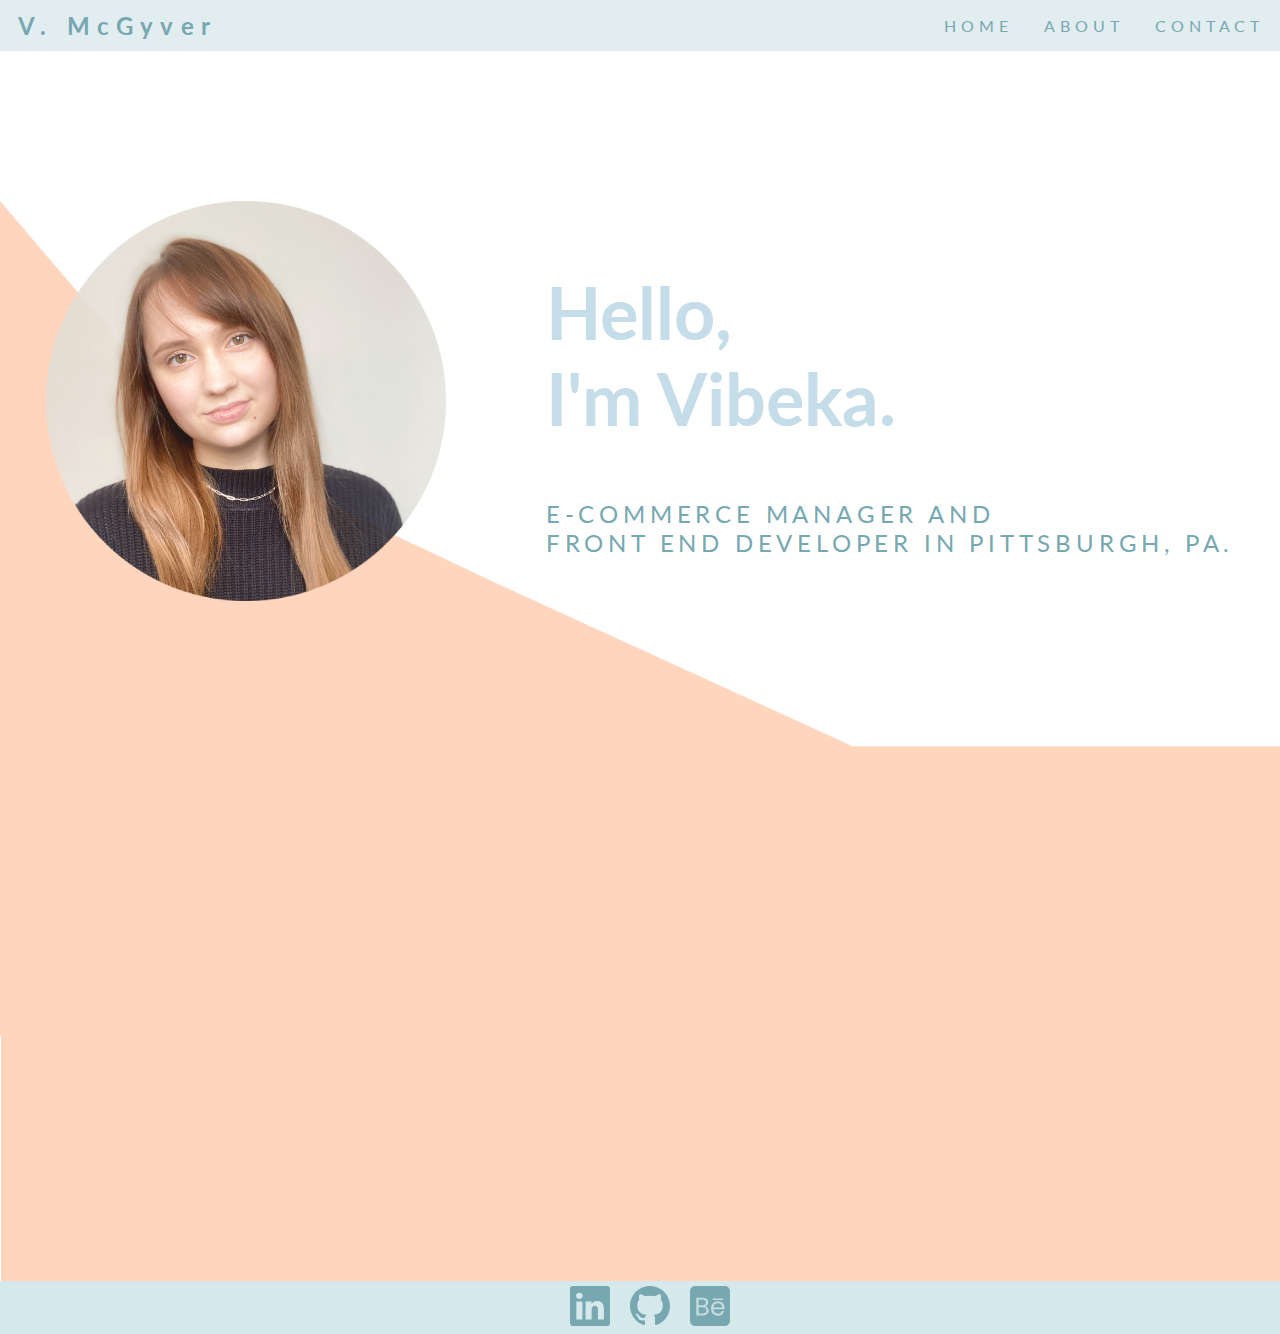
==== commit efd28422: "initial commit" ====
--- a/index.html
+++ b/index.html
@@ -33,7 +33,7 @@
             <img class="profile" src="images/Profile.png" alt="A self portrait of Vee McGyver">
             <div>
                 <div class="desktop-name"><h1>Hello, <br>I'm Vibeka.</h1></div>
-                <p class="intro">E-Commerce Manager and <br>Front End Developer in Pittsburgh, PA</p>
+                <p class="intro">E-Commerce Manager and <br>Front End Developer in Pittsburgh, PA.</p>
                 <a class="intro-more" href="about.html">Learn More</a>
                 <div></div>
             </div>
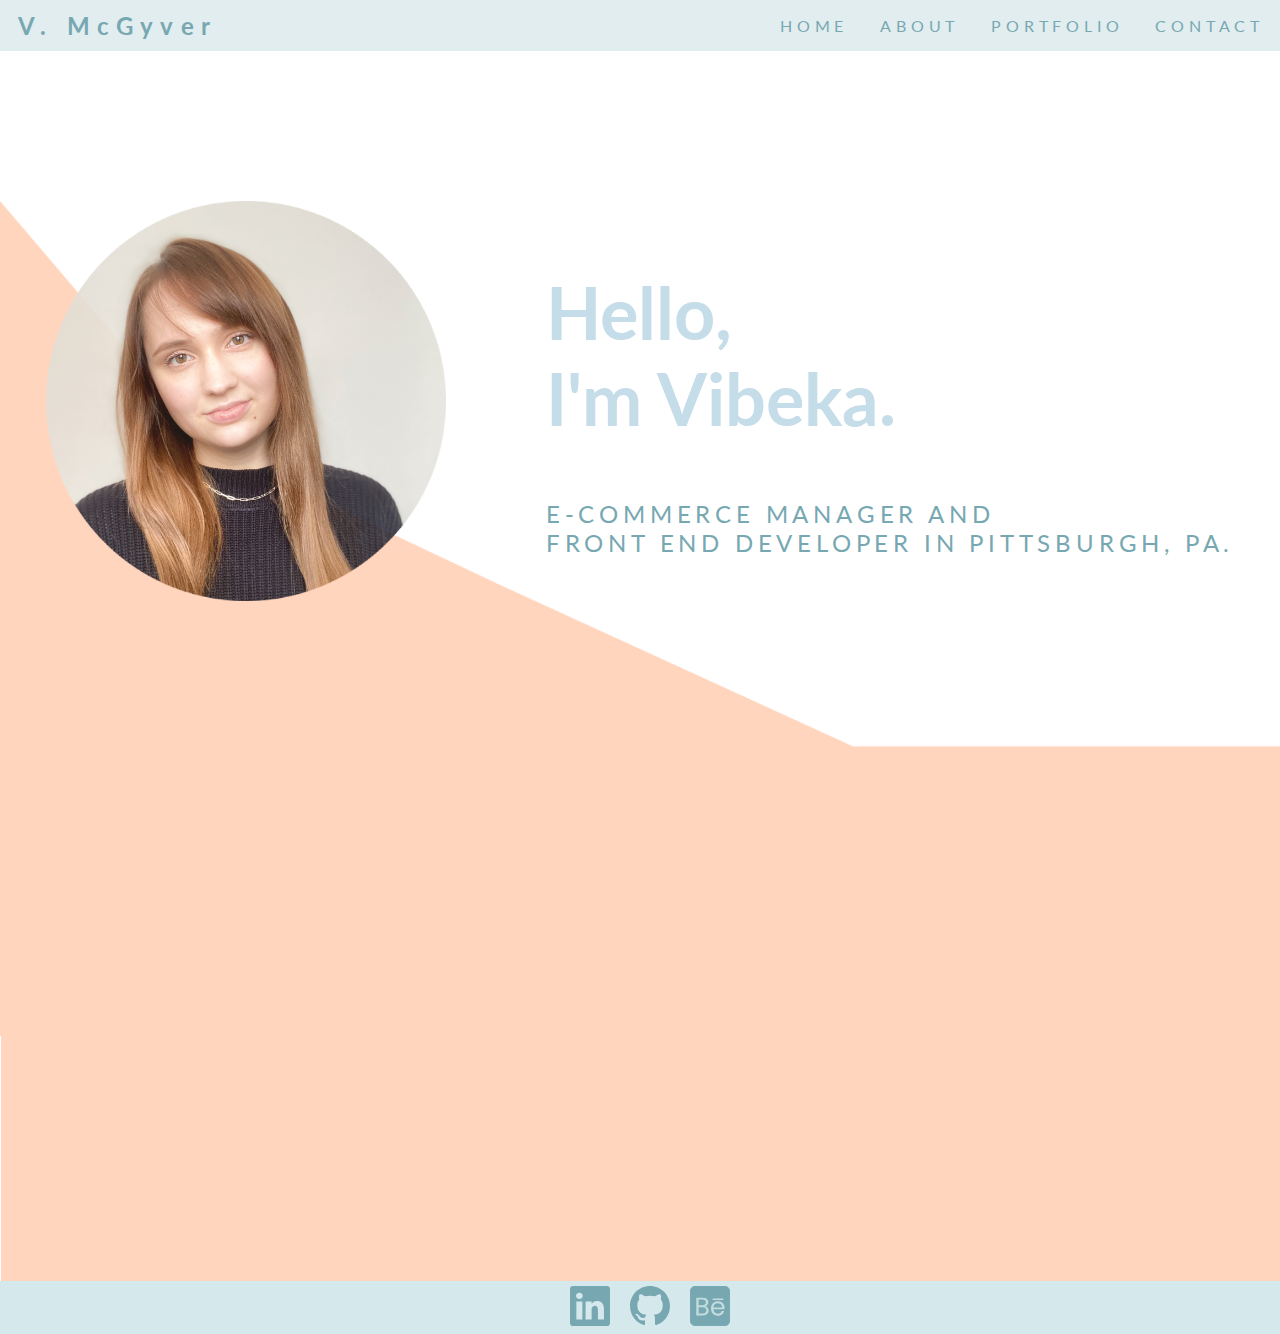
==== commit 99ebf531: "created main layout for portfolio page" ====
--- a/index.html
+++ b/index.html
@@ -22,6 +22,7 @@
             <ul>
                 <li><a href="index.html">Home</a></li>
                 <li><a href="about.html">About</a></li>
+                <li><a href="portfolio.html">Portfolio</a></li>
                 <li><a href="contact.html">Contact</a></li>
             </ul>
         </div>
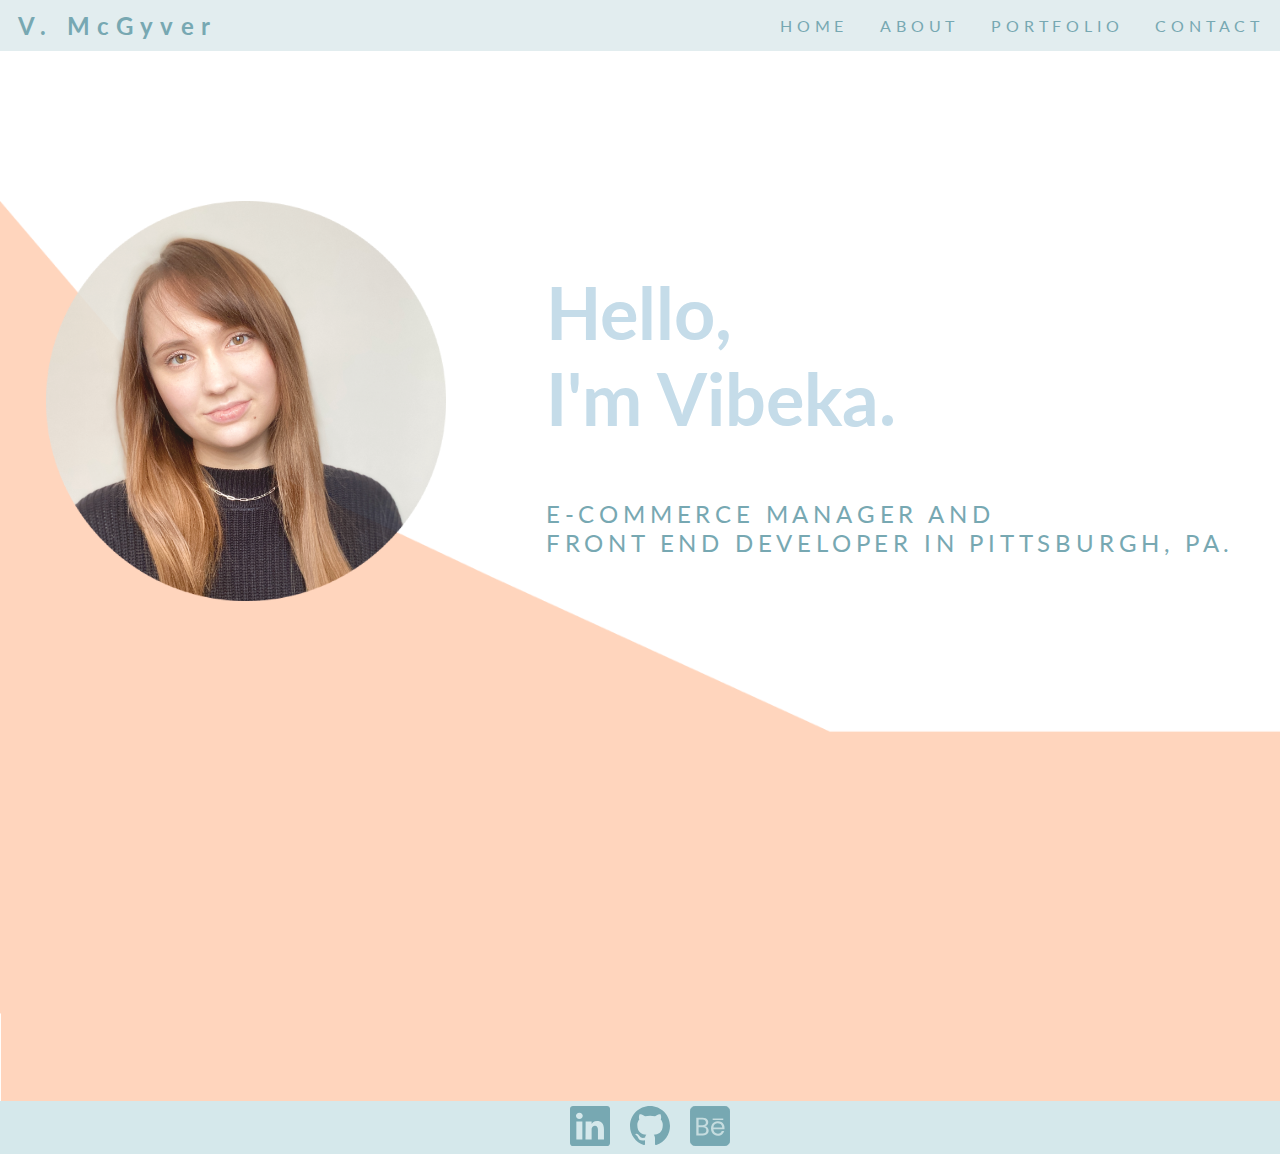
==== commit 1b23dac4: "portfolio changes" ====
--- a/index.html
+++ b/index.html
@@ -11,7 +11,7 @@
 </head>
 <body>
     <!--Nav-->
-    <nav class="navbar">
+    <nav class="navbar fixed-top">
         <div class="brand-title"><a href="index.html">V. McGyver</a></div>
         <a href="#" class="toggle-button" id="toggle-button">
             <span class="bar"></span>
--- a/styles.css
+++ b/styles.css
@@ -69,7 +69,7 @@
     }
     /*Body*/
     .body{
-        height: 1080px;
+        height: 100vh;
         width: auto;
         background: url(images/bg-1.png) no-repeat;
         background-size: cover;
@@ -369,7 +369,31 @@
         color: white;
     }
 
-/**iPad**/
+    /**PORTFOLIO PAGE**/
+    .portfolio{
+        margin: 0;
+        padding: 0;
+        height: 100%;
+        width: 100%;
+        background: url(images/inverted-circle.svg) no-repeat center center fixed;
+        -webkit-background-size: cover;
+        -moz-background-size: cover;
+        -o-background-size: cover;
+    }
+    .project-box img{
+        width: 550px;
+    }
+    div.projects-dates h2{
+        color: rgb(105, 105, 105);
+    }
+    .projects-nav{
+        margin: 10%;
+    }
+    .projects-nav div{
+        margin: 0px 200px 200px 150px;
+    }
+
+/********************************************iPad*************************************/
 @media only screen and (min-width: 768px) and (max-width: 1023px){
     .navbar{
         flex-direction: column;
@@ -418,7 +442,7 @@
         
     }
     .main-content{
-        margin-top: 0px;
+        margin-top: 200px;
         display: flex;
         flex-direction: column;
         justify-content: center;
@@ -559,7 +583,7 @@
     
 
 
-/*PHONE*/
+/********************************PHONE********************************/
 @media only screen and (max-width:767px){
     .navbar{
         flex-direction: column;
@@ -621,12 +645,12 @@
         margin: 0;
         padding: 0;
         width: 100%;
-        max-height: 800px;
+        max-height: 1800px;
         background: url(images/bg-1-mobile.png) no-repeat;
         background-size: cover;
     }
     .main-content{
-        margin-top: 0px;
+        margin-top: 200px;
         display: flex;
         flex-direction: column;
         justify-content: center;
